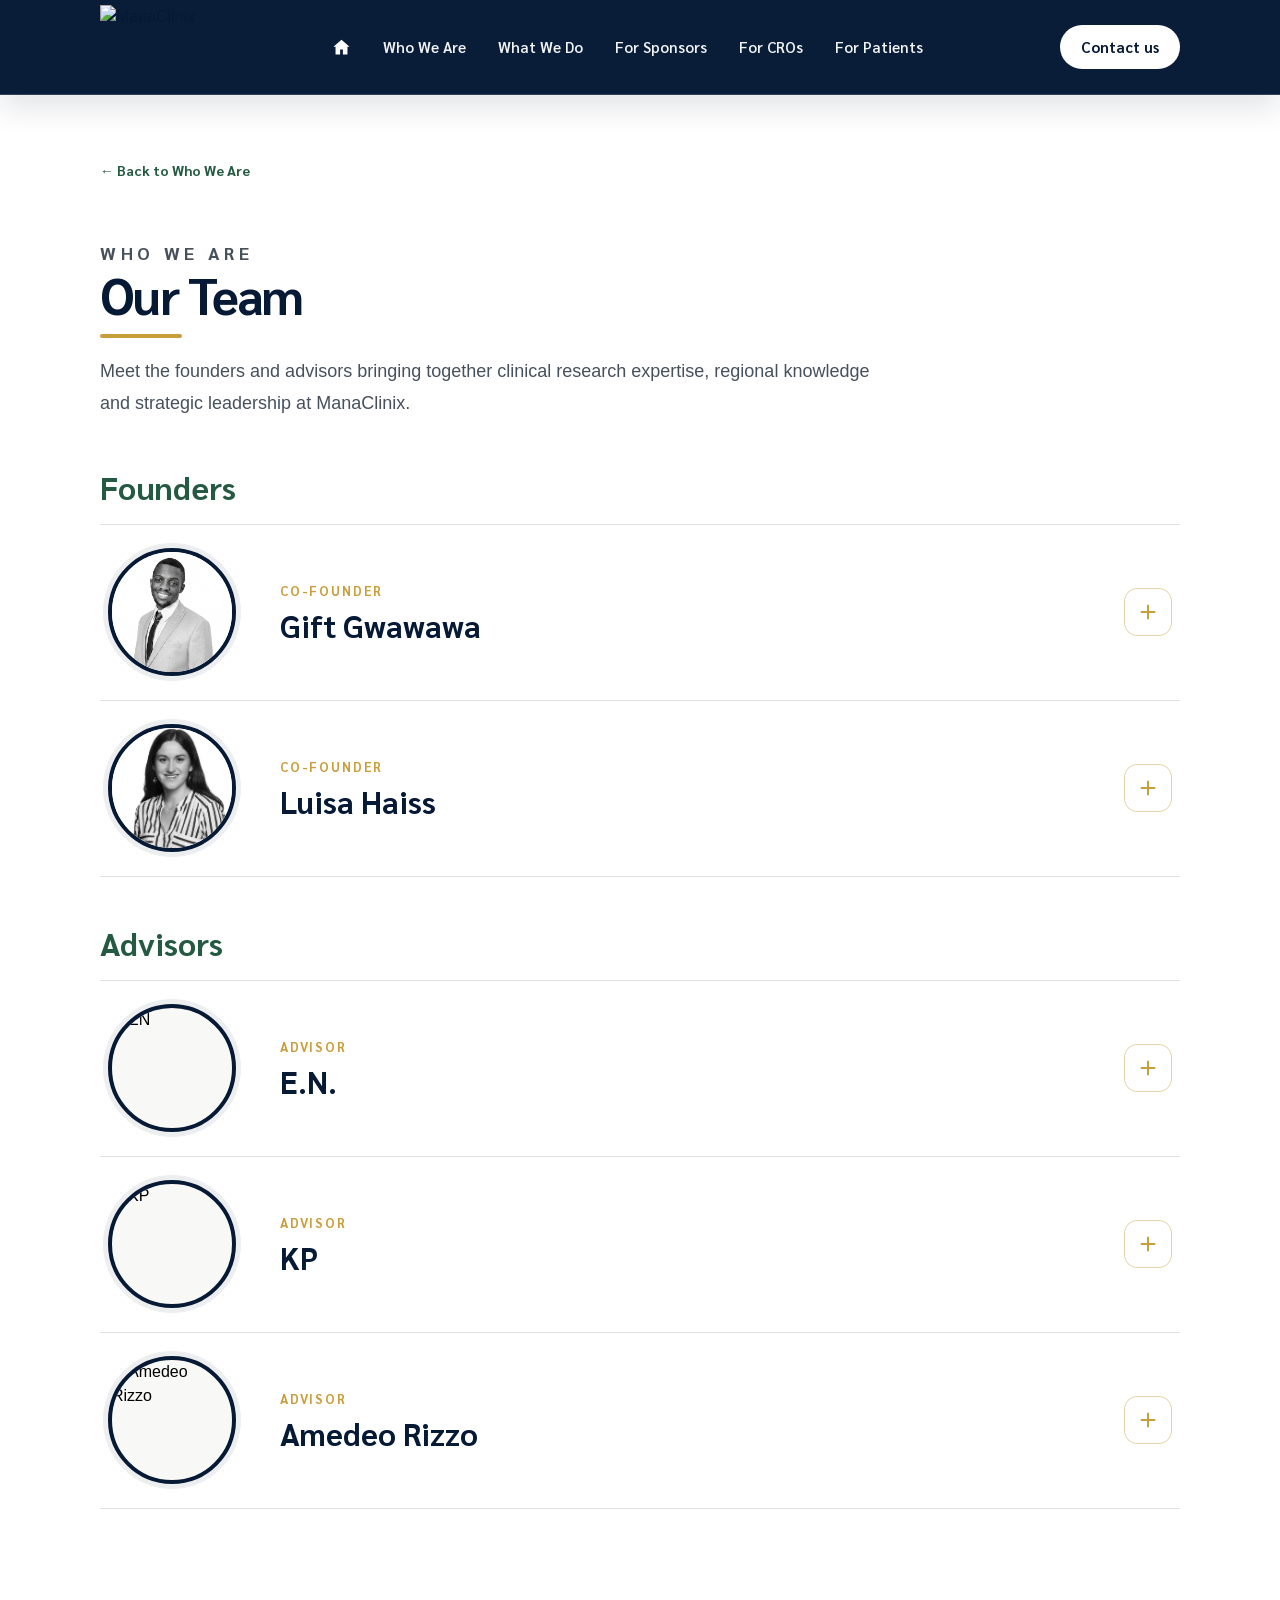
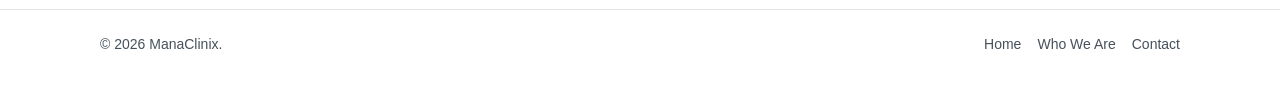
==== team.html @ 54e10268 "Update team.html" ====
<!DOCTYPE html>
<html lang="en">

<head>

  <meta charset="UTF-8">

  <meta
    name="viewport"
    content="width=device-width, initial-scale=1.0"
  >

  <title>Our Team | ManaClinix</title>

  <meta
    name="description"
    content="Meet the founders and advisors behind ManaClinix."
  >


  <!-- MAIN WEBSITE CSS -->

  <link
    rel="stylesheet"
    href="css/style.css"
  >


</head>


<body>


  <!-- =========================================================
       HEADER
  ========================================================== -->

  <header class="header">

    <div class="container">

      <div class="nav-inner">


        <a
          href="index.html"
          class="brand"
          aria-label="ManaClinix home"
        >

          <div class="brand-logo">

            <img
              src="images/ManaClinix_Logo_web.png"
              alt="ManaClinix"
            >

          </div>

        </a>


        <nav
          class="nav-links"
          aria-label="Primary navigation"
        >


          <a
            href="index.html"
            class="home-nav"
            aria-label="Home"
          >

            <svg
              viewBox="0 0 24 24"
              aria-hidden="true"
            >

              <path
                d="M12 3.2 2.8 11h2.4v9h5.2v-5.6h3.2V20h5.2v-9h2.4L12 3.2z"
              />

            </svg>

          </a>


          <a href="index.html#about">
            Who We Are
          </a>


          <a href="index.html#what-we-do">
            What We Do
          </a>


          <a href="index.html#sponsors">
            For Sponsors
          </a>


          <a href="index.html#cros">
            For CROs
          </a>


          <a href="index.html#patients">
            For Patients
          </a>


        </nav>


        <a
          href="index.html#contact"
          class="nav-cta"
        >
          Contact us
        </a>


      </div>

    </div>

  </header>



  <!-- =========================================================
       TEAM
  ========================================================== -->

  <main>

    <section class="team-page">

      <div class="container">


        <a
          href="index.html#about"
          class="team-back"
        >
          ← Back to Who We Are
        </a>



        <!-- =====================================================
             PAGE HEADER
        ====================================================== -->

        <div class="team-page-header">


          <p class="eyebrow">
            Who we are
          </p>


          <h1>
            Our Team
          </h1>


          <p>

            Meet the founders and advisors bringing together
            clinical research expertise, regional knowledge
            and strategic leadership at ManaClinix.

          </p>


        </div>



        <!-- =====================================================
             FOUNDERS
        ====================================================== -->

        <section
          class="team-list-section"
          id="founders"
        >


          <h2 class="team-list-heading">
            Founders
          </h2>


          <div class="team-accordion">


            <!-- =================================================
                 FOUNDER A
            ================================================== -->

            <article
              class="team-member"
              id="gift-gwawawa"
              data-member="gift-gwawawa"
            >


              <button
                class="team-member-button"
                type="button"
                aria-expanded="false"
              >


                <div class="team-member-photo">

                  <img
                    src="images/GG.png"
                    alt="Gift Gwawawa"
                  >

                </div>


                <div>

                  <div class="team-member-role">
                    Co-Founder
                  </div>

                  <div class="team-member-name">
                    Gift Gwawawa
                  </div>

                </div>


                <div
                  class="team-member-toggle"
                  aria-hidden="true"
                >

                  <span class="team-member-plus"></span>

                </div>


              </button>


              <div class="team-member-bio">

                <div class="team-member-bio-inner">

                  <div class="team-member-bio-content">


                    <p>

                      Gift is a DPhil candidate in Oncology at the University of Oxford, where his research sits at the interface of tumour mechanics, intracellular signalling, and and their potential relevance to cancer detection and treatment. 
                      He holds an MSc in Applied Cancer Science from Oxford, and his background spans applied biosciences, biotechnology, cancer biology, computational analysis, and translational research. 
                      A Rhodes Scholar and Presidential Award recipient, he is also co-founder of a biotechnology initiative in Southern Africa and an active contributor to science communication, entrepreneurship, and scholar-led programming. 
                      His work is driven by a commitment to building rigorous, ethical, and locally relevant health innovations that connect scientific discovery with real-world patient and community needs.

                    </p>

                  </div>

                </div>

              </div>


            </article>



            <!-- =================================================
                 FOUNDER B
            ================================================== -->

            <article
              class="team-member"
              id="luisa-haiss"
              data-member="luisa-haiss"
            >


              <button
                class="team-member-button"
                type="button"
                aria-expanded="false"
              >


                <div class="team-member-photo">

                  <img
                    src="images/LH.png"
                    alt="Luisa Haiss"
                  >

                </div>


                <div>

                  <div class="team-member-role">
                    Co-Founder
                  </div>

                  <div class="team-member-name">
                    Luisa Haiss
                  </div>

                </div>


                <div
                  class="team-member-toggle"
                  aria-hidden="true"
                >

                  <span class="team-member-plus"></span>

                </div>


              </button>


              <div class="team-member-bio">

                <div class="team-member-bio-inner">

                  <div class="team-member-bio-content">


                    <p>

                      Luisa is pursuing a PhD in Immunology at the University of Oxford on the Rhodes Scholarship. 
                      Her academic education encompasses medical research, global governance, and communication studies 
                      (BSc Molecular Medicine, BA Rhetoric and Latin, MSc Global Governance and Diplomacy). 
                      Alongside her studies, she is the founding President of the Oxford Society for Science Communication and Engagement. 
                      Her particular interest lies in patient-centred clinical research, with a focus on making the patient experience central to how research is designed, 
                      communicated and delivered.

                    </p>


                  </div>

                </div>

              </div>


            </article>


          </div>

        </section>



        <!-- =====================================================
             ADVISORS
        ====================================================== -->

        <section
          class="team-list-section"
          id="advisors"
        >


          <h2 class="team-list-heading">
            Advisors
          </h2>


          <div class="team-accordion">


            <!-- ADVISOR A -->

            <article
              class="team-member"
              id="EN"
              data-member="EN"
            >


              <button
                class="team-member-button"
                type="button"
                aria-expanded="false"
              >


                <div class="team-member-photo">

                  <img
                    src="images/EN.jpg"
                    alt="EN"
                  >

                </div>


                <div>

                  <div class="team-member-role">
                    Advisor
                  </div>

                  <div class="team-member-name">
                    E.N.
                  </div>

                </div>


                <div
                  class="team-member-toggle"
                  aria-hidden="true"
                >

                  <span class="team-member-plus"></span>

                </div>


              </button>


              <div class="team-member-bio">

                <div class="team-member-bio-inner">

                  <div class="team-member-bio-content">

                    <p>

                      EN

                    </p>

                  </div>

                </div>

              </div>


            </article>



            <!-- ADVISOR B -->

            <article
              class="team-member"
              id="KP"
              data-member="KP"
            >


              <button
                class="team-member-button"
                type="button"
                aria-expanded="false"
              >


                <div class="team-member-photo">

                  <img
                    src="images/KP.jpg"
                    alt="KP"
                  >

                </div>


                <div>

                  <div class="team-member-role">
                    Advisor
                  </div>

                  <div class="team-member-name">
                    KP
                  </div>

                </div>


                <div
                  class="team-member-toggle"
                  aria-hidden="true"
                >

                  <span class="team-member-plus"></span>

                </div>


              </button>


              <div class="team-member-bio">

                <div class="team-member-bio-inner">

                  <div class="team-member-bio-content">

                    <p>

                      KP

                    </p>

                  </div>

                </div>

              </div>


            </article>



            <!-- ADVISOR C -->

            <article
              class="team-member"
              id="amedeo-rizzo"
              data-member="amedeo-rizzo"
            >


              <button
                class="team-member-button"
                type="button"
                aria-expanded="false"
              >


                <div class="team-member-photo">

                  <img
                    src="images/AM.jpg"
                    alt="Amedeo Rizzo"
                  >

                </div>


                <div>

                  <div class="team-member-role">
                    Advisor
                  </div>

                  <div class="team-member-name">
                    Amedeo Rizzo
                  </div>

                </div>


                <div
                  class="team-member-toggle"
                  aria-hidden="true"
                >

                  <span class="team-member-plus"></span>

                </div>


              </button>


              <div class="team-member-bio">

                <div class="team-member-bio-inner">

                  <div class="team-member-bio-content">

                    <p>

                      AR

                    </p>

                  </div>

                </div>

              </div>


            </article>


          </div>

        </section>


      </div>

    </section>

  </main>



  <!-- =========================================================
       FOOTER
  ========================================================== -->

  <footer class="footer">

    <div class="container">

      <div class="footer-inner">


        <div>
          © 2026 ManaClinix.
        </div>


        <div class="footer-links">

          <a href="index.html">
            Home
          </a>

          <a href="index.html#about">
            Who We Are
          </a>

          <a href="index.html#contact">
            Contact
          </a>

        </div>


      </div>

    </div>

  </footer>



  <!-- =========================================================
       TEAM ACCORDION JAVASCRIPT
  ========================================================== -->

  <script>

    document.addEventListener(
      "DOMContentLoaded",
      function () {


        const members =
          document.querySelectorAll(
            ".team-member"
          );


        /* =====================================================
           OPEN / CLOSE MEMBER
        ====================================================== */

        function openMember(
          member,
          shouldScroll = false
        ) {


          /*
            Close all other members
          */

          members.forEach(
            function (item) {

              if (item !== member) {

                item.classList.remove(
                  "is-open"
                );


                const button =
                  item.querySelector(
                    ".team-member-button"
                  );


                if (button) {

                  button.setAttribute(
                    "aria-expanded",
                    "false"
                  );

                }

              }

            }
          );


          /*
            Open selected member
          */

          member.classList.add(
            "is-open"
          );


          const button =
            member.querySelector(
              ".team-member-button"
            );


          if (button) {

            button.setAttribute(
              "aria-expanded",
              "true"
            );

          }


          /*
            Scroll selected person into view
          */

          if (shouldScroll) {

            setTimeout(
              function () {

                member.scrollIntoView({
                  behavior: "smooth",
                  block: "center"
                });

              },
              120
            );

          }

        }



        /* =====================================================
           CLICKING MEMBERS
        ====================================================== */

        members.forEach(
          function (member) {


            const button =
              member.querySelector(
                ".team-member-button"
              );


            if (!button) {
              return;
            }


            button.addEventListener(
              "click",
              function () {


                const isOpen =
                  member.classList.contains(
                    "is-open"
                  );


                /*
                  Close all first
                */

                members.forEach(
                  function (item) {

                    item.classList.remove(
                      "is-open"
                    );


                    const itemButton =
                      item.querySelector(
                        ".team-member-button"
                      );


                    if (itemButton) {

                      itemButton.setAttribute(
                        "aria-expanded",
                        "false"
                      );

                    }

                  }
                );


                /*
                  Re-open if it wasn't
                  already open
                */

                if (!isOpen) {

                  openMember(
                    member,
                    false
                  );

                }

              }
            );

          }
        );



        /* =====================================================
           OPEN PERSON FROM HOMEPAGE

           Example:
           team.html?member=founder-a
        ====================================================== */

        const params =
          new URLSearchParams(
            window.location.search
          );


        const selectedMember =
          params.get("member");


        if (selectedMember) {


          const target =
            document.querySelector(
              '[data-member="' +
              selectedMember +
              '"]'
            );


          if (target) {

            openMember(
              target,
              true
            );

          }

        }


      }
    );

  </script>


</body>

</html>
---- css/style.css ----
/* =========================================================
   MANACLINIX
   MAIN WEBSITE STYLESHEET

   Brand colours:
   Teal  #061935
   Green #255a42
   Gold  #c89d3c
========================================================= */


/* =========================================================
   01. VARIABLES
========================================================= */

:root {
  --teal: #061935;
  --green: #255a42;
  --gold: #c89d3c;

  --slate: #46515c;
  --offwhite: #f8f8f6;
  --white: #ffffff;

  --line: rgba(6, 25, 53, 0.12);

  --teal-panel: rgba(6, 25, 53, 0.90);
  --green-panel: rgba(37, 90, 66, 0.88);
  --gold-panel: rgba(200, 157, 60, 0.88);

  --shadow-soft:
    0 14px 38px rgba(6, 25, 53, 0.05);

  --shadow-hover:
    0 22px 48px rgba(6, 25, 53, 0.10);

  --radius-large: 26px;
  --radius-medium: 18px;
}

/* =========================================================
   LOCAL SARABUN FONT
========================================================= */

@font-face {
  font-family: "Sarabun";
  src: url("../fonts/sarabun-latin-400-normal.woff2") format("woff");
  font-weight: 400;
  font-style: normal;
  font-display: swap;
}

@font-face {
  font-family: "Sarabun";
  src: url("../fonts/sarabun-latin-600-normal.woff2") format("woff");
  font-weight: 600;
  font-style: normal;
  font-display: swap;
}

@font-face {
  font-family: "Sarabun";
  src: url("../fonts/sarabun-latin-700-normal.woff2") format("woff");
  font-weight: 700;
  font-style: normal;
  font-display: swap;
}

/* =========================================================
   02. RESET / BASE
========================================================= */

* {
  box-sizing: border-box;
}

html {
  scroll-behavior: smooth;
}

body {
  margin: 0;

  background: var(--white);
  color: var(--teal);

  font-family:
    Helvetica,
    Arial,
    sans-serif;

  line-height: 1.5;
}

a {
  color: inherit;
  text-decoration: none;
}

button,
input,
textarea,
select {
  font: inherit;
}

img,
svg {
  max-width: 100%;
}

h1,
h2,
h3,
.eyebrow,
.btn,
.nav-links,
.nav-cta,
.what-title,
.mission-label,
.team-role,
.team-name {
  font-family:
    "Sarabun",
    Helvetica,
    Arial,
    sans-serif;
}


/* =========================================================
   03. GLOBAL LAYOUT
========================================================= */

.container {
  width:
    min(1080px, calc(100% - 120px));

  margin: 0 auto;
}

section.block {
  padding: 64px 0;

  background: var(--white);
}


/* =========================================================
   04. SECTION HEADINGS
========================================================= */

.section-head {
  width: 100%;
  max-width: 820px;

  margin-bottom: 26px;
}

.eyebrow {
  margin: 0 0 14px;

  color: var(--teal);

  font-size: 12px;
  font-weight: 700;

  letter-spacing: .26em;

  text-transform: uppercase;
}

.section-head h2 {
  position: relative;

  display: inline-block;

  margin: 0;
  padding-bottom: 18px;

  color: var(--teal);

  font-size:
    clamp(30px, 4vw, 44px);

  line-height: 1.08;

  letter-spacing: -.03em;
}

.section-head h2::after {
  content: "";

  position: absolute;

  left: 0;
  bottom: 0;

  width: 92px;
  height: 4px;

  border-radius: 999px;

  background: var(--gold);
}

.section-head p {
  margin: 12px 0 0;

  color: var(--slate);

  font-size: 18px;

  line-height: 1.78;
}

.green,
.heading-green,
.green-highlight {
  color: var(--green);
}


/* =========================================================
   05. HEADER
========================================================= */

.header {
  position: sticky;

  top: 0;

  z-index: 1000;

  background:
    rgba(6, 25, 53, .98);

  border-bottom:
    1px solid rgba(255, 255, 255, .16);

  backdrop-filter:
    blur(14px);

  -webkit-backdrop-filter:
    blur(14px);

  box-shadow:
    0 1px 0 rgba(255,255,255,.08),
    0 12px 30px rgba(6,25,53,.12);
}


/* HEADER LAYOUT */

.nav-inner {
  min-height: 94px;

  display: flex;

  align-items: center;

  justify-content: space-between;

  gap: 24px;
}


/* =========================================================
   HEADER LOGO
   Image only — no white background
========================================================= */

.brand {
  display: flex;

  align-items: center;

  flex-shrink: 0;
}

.brand-logo {
  width: auto;
  height: 85px;

  display: flex;

  align-items: center;

  justify-content: flex-start;

  padding: 0 !important;

  overflow: visible;

  border: none !important;
  border-radius: 0 !important;

  background: transparent !important;

  box-shadow: none !important;
}

.brand-logo img {
  display: block;

  width: auto;
  height: 85px;

  max-width: 200px;

  object-fit: contain;

  background: transparent !important;
}


/* =========================================================
   DESKTOP NAVIGATION
========================================================= */

.nav-links {
  display: flex;

  align-items: center;

  justify-content: center;

  gap: 6px;
}

.nav-links a {
  position: relative;

  padding: 11px 13px;

  border-radius: 999px;

  color:
    rgba(255,255,255,.95);

  font-size: 15px;

  font-weight: 600;

  line-height: 1.2;

  transition:
    background 180ms ease,
    transform 180ms ease;
}

.nav-links a:hover {
  background:
    rgba(255,255,255,.10);

  transform:
    translateY(-1px);
}

.nav-links a::after {
  content: "";

  position: absolute;

  left: 18%;
  right: 18%;
  bottom: 4px;

  height: 2px;

  border-radius: 999px;

  background: var(--gold);

  transform:
    scaleX(0);

  transition:
    transform 180ms ease;
}

.nav-links a:hover::after {
  transform:
    scaleX(1);
}


/* HOME ICON */

.home-nav {
  display:
    inline-grid !important;

  place-items: center;

  min-width: 44px;
  min-height: 44px;

  padding:
    10px !important;
}

.home-nav svg {
  width: 21px;
  height: 21px;

  fill: var(--white);
}


/* HEADER CONTACT BUTTON */

.nav-cta {
  display: inline-flex;

  align-items: center;

  justify-content: center;

  padding: 13px 21px;

  border-radius: 999px;

  background: var(--white);

  color: var(--teal);

  font-size: 15px;

  font-weight: 700;

  line-height: 1.2;

  white-space: nowrap;

  transition:
    transform 180ms ease,
    box-shadow 180ms ease,
    background 180ms ease;
}

.nav-cta:hover {
  transform:
    translateY(-1px);

  background: var(--offwhite);

  box-shadow:
    inset 0 0 0 1px var(--gold);
}


/* =========================================================
   MOBILE MENU
========================================================= */

.menu-btn {
  display: none;

  width: 48px;
  height: 48px;

  border: 0;

  border-radius: 999px;

  background:
    rgba(255,255,255,.12);

  color: var(--white);

  font-size: 22px;

  cursor: pointer;
}

.mobile-nav {
  display: none;

  padding: 12px 0 16px;

  border-top:
    1px solid rgba(255,255,255,.16);
}

.mobile-nav.open {
  display: block;
}

.mobile-nav a {
  display: block;

  padding: 13px 14px;

  border-radius: 12px;

  color: var(--white);

  font-family:
    "Sarabun",
    Helvetica,
    Arial,
    sans-serif;

  font-size: 16px;

  font-weight: 600;

  line-height: 1.3;
}

.mobile-nav a:hover {
  background:
    rgba(255,255,255,.09);
}


/* =========================================================
   06. HERO
========================================================= */

.hero {
  overflow: hidden;

  background: var(--white);
}

.hero-grid {
  min-height:
    calc(100vh - 94px);

  display: grid;

  grid-template-columns:
    minmax(0,.78fr)
    minmax(0,1.22fr);

  align-items: center;

  gap: 30px;

  padding: 38px 0;
}

.hero-copy {
  position: relative;

  z-index: 2;
}

.hero h1 {
  max-width: 11ch;

  margin: 0;

  color: var(--teal);

  font-size:
    clamp(42px,5.5vw,66px);

  line-height: 1.02;

  letter-spacing: -.04em;
}

.hero-gold {
  color: var(--gold);
}

.lead {
  max-width: 620px;

  margin: 20px 0 0;

  color: var(--slate);

  font-size: 19px;

  line-height: 1.75;
}

.hero-actions {
  display: flex;

  flex-wrap: wrap;

  gap: 12px;

  margin-top: 26px;
}


/* BUTTONS */

.btn {
  display: inline-flex;

  align-items: center;

  justify-content: center;

  gap: 10px;

  padding: 14px 22px;

  border:
    1px solid transparent;

  border-radius: 999px;

  font-size: 15px;

  font-weight: 700;

  cursor: pointer;

  transition:
    transform 180ms ease,
    background 180ms ease,
    border-color 180ms ease;
}

.btn:hover {
  transform:
    translateY(-1px);
}

.btn-primary {
  background: var(--teal);

  color: var(--white);
}

.btn-primary:hover {
  background: var(--green);
}

.btn-outline {
  background: var(--white);

  color: var(--teal);

  border-color:
    rgba(6,25,53,.18);
}


/* =========================================================
   07. ANIMATED MAP
========================================================= */

.hero-network {
  width: 100%;

  display: flex;

  align-items: center;

  justify-content: center;

  transform:
    scale(1.10);

  transform-origin: center;
}

.network {
  width: 100%;
}

.network svg {
  width: 100%;

  height: auto;

  display: block;

  overflow: visible;
}

.africa-dot {
  fill: var(--green);

  opacity: .46;
}

.route {
  fill: none;

  stroke-width: 1.35;

  stroke-dasharray:
    2.5 3;
}

.route.green {
  stroke: var(--green);
}

.route.gold {
  stroke: var(--gold);
}

.spoke {
  stroke: var(--gold);

  stroke-width: 2.8;
}

.node {
  stroke: var(--white);

  stroke-width: 4;
}

.node.green {
  fill: var(--green);
}

.node.teal {
  fill: var(--teal);
}

.node.gold {
  fill: var(--gold);
}


/* CENTRAL HUB */

.hub {
  fill: var(--offwhite);

  stroke: var(--gold);

  stroke-width: 6;
}

.hub-logo {
  width: 160px;
  height: 90px;

  pointer-events: none;
}


/* TRAVELLING PULSES */

.route-pulse {
  offset-distance: 0%;

  opacity: 0;

  animation:
    routeTravel 9s linear infinite;
}

.route-pulse.green {
  fill: var(--green);
}

.route-pulse.gold {
  fill: var(--gold);
}

.route-pulse.teal {
  fill: var(--teal);
}

.green-sync {
  animation-delay:
    0s !important;
}

.gold-sync {
  animation-delay:
    3s !important;
}

.teal-sync {
  animation-delay:
    6s !important;
}

@keyframes routeTravel {

  0% {
    offset-distance: 0%;
    opacity: 1;
  }

  27% {
    offset-distance: 100%;
    opacity: 1;
  }

  33%,
  100% {
    offset-distance: 100%;
    opacity: 0;
  }

}


/* =========================================================
   08. SCROLL POSITIONING
========================================================= */

#about,
#what-we-do,
#sponsors,
#cros,
#patients,
#contact {
  scroll-margin-top:
    108px;
}


/* =========================================================
   09. WHO WE ARE
========================================================= */

.who-grid {
  display: grid;

  grid-template-columns:
    repeat(2,minmax(0,1fr));

  gap: 20px;

  align-items: stretch;
}

.mission-panel,
.vision-panel {
  position: relative;

  display: flex;

  flex-direction: column;

  min-height: 310px;

  padding: 28px;

  overflow: hidden;

  border-radius:
    var(--radius-large);

  color: var(--white);
}

.mission-panel {
  background:
    var(--teal-panel);
}

.vision-panel {
  background:
    var(--green-panel);
}


/* GOLD CIRCLES */

.mission-panel::after,
.vision-panel::after,
.sponsor-value-card::after {
  content: "";

  position: absolute;

  width: 250px;
  height: 250px;

  right: -105px;
  bottom: -120px;

  border:
    1px solid rgba(200,157,60,.30);

  border-radius: 50%;

  box-shadow:
    0 0 0 34px rgba(200,157,60,.05),
    0 0 0 68px rgba(200,157,60,.025);

  pointer-events: none;
}

.mission-label {
  position: relative;

  z-index: 2;

  align-self: flex-start;

  display: inline-flex;

  padding: 7px 11px;

  border:
    1px solid rgba(255,255,255,.20);

  border-radius: 999px;

  color: var(--gold);

  font-size: 11px;

  font-weight: 700;

  letter-spacing: .16em;

  text-transform: uppercase;
}

.mission-panel h3,
.vision-panel h3 {
  position: relative;

  z-index: 2;

  margin: 20px 0 12px;

  color: var(--white);

  font-size:
    clamp(26px,2.5vw,35px);

  line-height: 1.13;

  letter-spacing: -.025em;
}

.mission-panel p,
.vision-panel p {
  position: relative;

  z-index: 2;

  margin: 0;

  color:
    rgba(255,255,255,.82);

  font-size: 17px;

  line-height: 1.75;
}


/* =========================================================
   10. TEAM — HOMEPAGE
========================================================= */

.team-section {
  margin-top: 52px;
}

.team-heading {
  max-width: 760px;

  margin-bottom: 28px;
}

.team-heading h3 {
  margin: 0;

  color: var(--teal);

  font-size: 32px;
}

.team-heading p {
  margin: 10px 0 0;

  color: var(--slate);

  font-size: 17px;

  line-height: 1.75;
}

.team-group-title {
  margin: 30px 0 14px;

  color: var(--green);

  font-family:
    "Sarabun",
    Helvetica,
    Arial,
    sans-serif;

  font-size: 18px;

  font-weight: 700;
}

.team-grid {
  display: grid;

  grid-template-columns:
    repeat(3,minmax(0,1fr));

  gap: 14px;
}

.team-card {
  display: block;

  overflow: hidden;

  border:
    1px solid var(--line);

  border-radius: 22px;

  background: var(--white);

  box-shadow:
    0 10px 30px rgba(6,25,53,.035);

  transition:
    transform 180ms ease,
    border-color 180ms ease,
    box-shadow 180ms ease;
}

.team-card:hover {
  transform:
    translateY(-4px);

  border-color:
    rgba(200,157,60,.42);

  box-shadow:
    0 18px 40px rgba(6,25,53,.08);
}

.team-photo {
  width: 100%;

  aspect-ratio: 1 / 1;

  overflow: hidden;

  background: var(--offwhite);
}

.team-photo img {
  width: 100%;
  height: 100%;

  display: block;

  object-fit: cover;
}

.team-info {
  padding: 20px;
}

.team-role {
  color: var(--gold);

  font-size: 11px;

  font-weight: 700;

  letter-spacing: .14em;

  text-transform: uppercase;
}

.team-name {
  margin-top: 6px;

  color: var(--teal);

  font-size: 22px;

  font-weight: 700;
}

.team-link {
  margin-top: 13px;

  color: var(--green);

  font-size: 13px;

  font-weight: 700;
}


/* =========================================================
   11. WHAT WE DO
========================================================= */

#what-we-do {
  min-height:
    calc(100vh - 94px);

  display: flex;

  align-items: center;
}

.what-we-do {
  padding: 64px 0;

  background: var(--white);

  border-top:
    1px solid var(--line);

  border-bottom:
    1px solid var(--line);
}

.what-grid {
  display: grid;

  grid-template-columns:
    repeat(4,minmax(0,1fr));

  gap: 14px;
}

.what-card {
  position: relative;

  min-width: 0;

  min-height: 340px;

  overflow: hidden;

  border-radius: 24px;

  color: var(--white);

  box-shadow:
    0 16px 38px rgba(6,25,53,.08);
}

.what-card:nth-child(1) {
  background:
    var(--green-panel);
}

.what-card:nth-child(2) {
  background:
    var(--teal-panel);
}

.what-card:nth-child(3) {
  background:
    var(--gold-panel);
}

.what-card:nth-child(4) {
  background:
    var(--green-panel);
}

.what-card::after {
  content: "";

  position: absolute;

  width: 180px;
  height: 180px;

  right: -75px;
  bottom: -75px;

  border:
    1px solid rgba(255,255,255,.18);

  border-radius: 50%;

  box-shadow:
    0 0 0 24px rgba(255,255,255,.045),
    0 0 0 48px rgba(255,255,255,.025);
}

.what-card-trigger {
  position: relative;

  z-index: 2;

  width: 100%;

  min-height: 340px;

  display: flex;

  flex-direction: column;

  align-items: flex-start;

  padding: 24px;

  border: 0;

  background: transparent;

  color: var(--white);

  text-align: left;

  cursor: pointer;
}

.what-number {
  margin-bottom: 20px;

  color:
    rgba(255,255,255,.72);

  font-size: 13px;

  font-weight: 700;

  letter-spacing: .12em;
}

.what-title {
  display: block;

  padding-right: 24px;

  color: var(--white);

  font-size: 23px;

  line-height: 1.12;

  font-weight: 700;
}

.what-short {
  display: block;

  margin-top: 11px;

  color:
    rgba(255,255,255,.84);

  font-size: 14px;

  line-height: 1.6;
}

.what-icon {
  position: absolute;

  top: 23px;
  right: 22px;

  width: 38px;
  height: 38px;

  display: grid;

  place-items: center;

  border:
    1px solid rgba(255,255,255,.28);

  border-radius: 12px;

  background:
    rgba(255,255,255,.08);
}

.plus {
  position: relative;

  width: 15px;
  height: 15px;
}

.plus::before,
.plus::after {
  content: "";

  position: absolute;

  left: 50%;
  top: 50%;

  width: 13px;
  height: 2px;

  border-radius: 999px;

  background: currentColor;

  transform:
    translate(-50%,-50%);
}

.plus::after {
  transform:
    translate(-50%,-50%)
    rotate(90deg);
}

.what-card.is-open
.plus::after {
  transform:
    translate(-50%,-50%);
}

.what-card-content {
  position: absolute;

  inset: 0;

  z-index: 3;

  display: flex;

  align-items: flex-end;

  padding: 24px;

  background: inherit;

  transform:
    translateY(100%);

  transition:
    transform 280ms ease;
}

.what-card.is-open
.what-card-content {
  transform:
    translateY(0);
}

.what-card.is-open
.what-card-trigger {
  opacity: 0;

  pointer-events: none;
}

.what-card-content p {
  margin: 0;

  color:
    rgba(255,255,255,.94);

  font-size: 16px;

  line-height: 1.72;
}


/* =========================================================
   12. SPONSORS / CROs / PATIENTS
========================================================= */

.grid-2 {
  display: grid;

  grid-template-columns:
    repeat(2,minmax(0,1fr));

  gap: 18px;

  align-items: stretch;
}

#sponsors,
#cros,
#patients {
  min-height:
    calc(100vh - 94px);

  display: flex;

  align-items: center;
}


/* WHITE LEFT PANEL */

.card {
  border-radius:
    var(--radius-large);

  background: var(--white);

  box-shadow:
    var(--shadow-soft);
}

#sponsors .grid-2 > .card:first-child,
#cros .grid-2 > .card:first-child,
#patients .grid-2 > .card:first-child {
  border:
    1px solid rgba(200,157,60,.58);
}

.card-body {
  padding: 24px;
}


/* =========================================================
   SMALL COLOURED PANELS
========================================================= */

.africa-reasons {
  display: grid;

  grid-template-columns:
    repeat(2,minmax(0,1fr));

  gap: 10px;

  margin-top: 14px;
}

.africa-reason {
  min-height: 135px;

  display: flex;

  flex-direction: column;

  padding: 15px 17px;

  border-radius:
    var(--radius-medium);

  color: var(--white);
}

.africa-reason:nth-child(1),
.africa-reason:nth-child(4) {
  background:
    var(--green-panel);
}

.africa-reason:nth-child(2),
.africa-reason:nth-child(3) {
  background:
    var(--gold-panel);
}


/* =========================================================
   SUBPANEL PICTOGRAMS
   No border or surrounding box
========================================================= */

.subpanel-pictogram {
  width: 36px;
  height: 36px;

  display: flex;

  align-items: center;

  justify-content: flex-start;

  flex: 0 0 auto;

  margin-bottom: 10px;

  border: none;

  border-radius: 0;

  background: transparent;

  color: var(--white);
}

.subpanel-pictogram svg {
  width: 30px;
  height: 30px;

  fill: none;

  stroke: currentColor;

  stroke-width: 2.4;

  stroke-linecap: round;

  stroke-linejoin: round;

  overflow: visible;
}

.subpanel-pictogram svg path,
.subpanel-pictogram svg circle,
.subpanel-pictogram svg rect,
.subpanel-pictogram svg line,
.subpanel-pictogram svg polyline,
.subpanel-pictogram svg ellipse {
  fill: none;

  stroke: var(--white);

  stroke-width: 2.4;

  stroke-linecap: round;

  stroke-linejoin: round;
}


/* SUBPANEL TEXT */

.africa-reason strong {
  margin-bottom: 5px;

  color: var(--white);

  font-family:
    "Sarabun",
    Helvetica,
    Arial,
    sans-serif;

  font-size: 16px;

  font-weight: 700;

  line-height: 1.22;
}

.africa-reason
> span:not(.subpanel-pictogram) {
  color:
    rgba(255,255,255,.90);

  font-size: 13.5px;

  line-height: 1.5;
}


/* =========================================================
   RIGHT VALUE PANELS
========================================================= */

.sponsor-value-card {
  position: relative;

  height: 100%;

  overflow: hidden;

  border-radius:
    var(--radius-large);

  background:
    var(--teal-panel);

  color: var(--white);

  box-shadow:
    0 14px 38px rgba(6,25,53,.08);
}

.sponsor-value-card .card-body {
  position: relative;

  z-index: 2;

  padding: 24px;
}

.sponsor-value-card h3 {
  margin: 0;

  color: var(--white);

  font-family:
    "Sarabun",
    Helvetica,
    Arial,
    sans-serif;

  font-size: 30px;

  line-height: 1.15;
}

.sponsor-copy {
  margin: 14px 0 0;

  color:
    rgba(255,255,255,.86);

  font-size: 16px;

  line-height: 1.65;
}


/* VALUE LIST */

.feature-list {
  display: grid;

  gap: 8px;

  margin: 15px 0 0;

  padding: 0;

  list-style: none;
}

.feature-list li {
  display: flex;

  align-items: flex-start;

  gap: 10px;

  padding: 10px 13px;

  border:
    1px solid rgba(255,255,255,.10);

  border-radius: 18px;

  background:
    rgba(255,255,255,.06);

  color:
    rgba(255,255,255,.94);

  font-size: 14px;

  line-height: 1.45;
}

.check {
  flex: 0 0 auto;

  color: var(--gold);

  font-weight: 900;
}


/* =========================================================
   13. CONTACT
========================================================= */

.form {
  display: grid;

  gap: 14px;
}

.form-row {
  display: grid;

  grid-template-columns:
    repeat(2,minmax(0,1fr));

  gap: 14px;
}

input,
textarea,
select {
  width: 100%;

  padding: 14px 16px;

  border:
    1px solid rgba(6,25,53,.18);

  border-radius: 18px;

  background: var(--offwhite);

  color: var(--teal);

  outline: none;
}

input:focus,
textarea:focus,
select:focus {
  border-color: var(--green);

  box-shadow:
    0 0 0 3px rgba(37,90,66,.08);
}

textarea {
  min-height: 150px;

  resize: vertical;
}

.contact-info-stack {
  display: grid;

  gap: 18px;
}

.card-dark {
  background:
    var(--teal-panel);

  color: var(--white);
}


/* LET'S CONNECT — GOLD */

#contact .card-dark h3 {
  margin-top: 0;

  color: var(--gold);

  font-family:
    "Sarabun",
    Helvetica,
    Arial,
    sans-serif;

  font-size: 30px;

  line-height: 1.15;
}


/* SEND INQUIRY — GREEN */

#contact .form .btn-primary {
  background: var(--green);

  color: var(--white);

  border-color: var(--green);
}

#contact .form .btn-primary:hover {
  background:
    #1f4d38;

  border-color:
    #1f4d38;
}


/* =========================================================
   CONTACT PROMISE
========================================================= */

.promise-text {
  display: flex;

  flex-direction: column;

  gap: 5px;

  margin-top: 0;

  font-family:
    "Sarabun",
    Helvetica,
    Arial,
    sans-serif;

  font-size: 26px;

  line-height: 1.3;

  font-weight: 700;
}

.promise-text span {
  display: block;
}

.promise-teal {
  color: var(--teal);
}

.promise-green {
  color: var(--green);
}

.promise-gold {
  color: var(--gold);
}


/* =========================================================
   14. PATIENT DISCLAIMER
========================================================= */

.patient-disclaimer {
  position: relative;

  z-index: 2;

  margin: 24px 0 0;

  padding: 16px 18px;

  border-left:
    3px solid var(--gold);

  background:
    rgba(255,255,255,.06);

  color:
    rgba(255,255,255,.76);

  font-size: 13px;

  line-height: 1.65;
}


/* =========================================================
   15. FOOTER
========================================================= */

.footer {
  padding: 24px 0 34px;

  border-top:
    1px solid var(--line);

  background: var(--white);

  color: var(--slate);

  font-size: 14px;
}

.footer-inner {
  display: flex;

  align-items: center;

  justify-content: space-between;

  gap: 16px;

  flex-wrap: wrap;
}

.footer-links {
  display: flex;

  gap: 16px;
}


/* =========================================================
   16. TEAM PAGE
========================================================= */

.team-page {
  min-height: 100vh;

  padding: 64px 0 100px;

  background: var(--white);
}


/* BACK */

.team-back {
  display: inline-flex;

  align-items: center;

  gap: 8px;

  margin-bottom: 38px;

  color: var(--green);

  font-family:
    "Sarabun",
    Helvetica,
    Arial,
    sans-serif;

  font-size: 14px;

  font-weight: 700;
}

.team-back:hover {
  color: var(--gold);
}


/* =========================================================
   TEAM PAGE HEADER
========================================================= */

.team-page-header {
  max-width: 780px;

  margin-bottom: 50px;
}

.team-page-header h1 {
  position: relative;

  display: inline-block;

  margin: 0;

  padding-bottom: 17px;

  color: var(--teal);

  font-family:
    "Sarabun",
    Helvetica,
    Arial,
    sans-serif;

  font-size:
    clamp(36px,4vw,50px);

  line-height: 1.05;

  letter-spacing: -.035em;
}

.team-page-header h1::after {
  content: "";

  position: absolute;

  left: 0;
  bottom: 0;

  width: 82px;
  height: 4px;

  border-radius: 999px;

  background: var(--gold);
}

.team-page-header p {
  margin: 18px 0 0;

  color: var(--slate);

  font-size: 18px;

  line-height: 1.75;
}


/* =========================================================
   FOUNDERS / ADVISORS
   GREEN
========================================================= */

.team-list-section {
  margin-top: 48px;

  scroll-margin-top: 120px;
}

.team-list-heading {
  margin: 0 0 18px;

  color: var(--green);

  font-family:
    "Sarabun",
    Helvetica,
    Arial,
    sans-serif;

  font-size:
    clamp(25px,2.5vw,32px);

  font-weight: 700;

  line-height: 1.15;
}


/* =========================================================
   TEAM ACCORDION
========================================================= */

.team-accordion {
  border-top:
    1px solid var(--line);
}

.team-member {
  border-bottom:
    1px solid var(--line);

  scroll-margin-top: 120px;
}

.team-member-button {
  width: 100%;

  display: grid;

  grid-template-columns:
    140px 1fr auto;

  align-items: center;

  gap: 32px;

  min-height: 175px;

  padding: 22px 8px;

  border: 0;

  background: transparent;

  text-align: left;

  cursor: pointer;

  transition:
    background 180ms ease,
    padding-left 180ms ease;
}

.team-member-button:hover {
  padding-left: 15px;

  background: var(--offwhite);
}


/* =========================================================
   TEAM MEMBER PHOTO
   TEAL CIRCLE
========================================================= */

.team-member-photo {
  width: 128px;
  height: 128px;

  overflow: hidden;

  border:
    4px solid var(--teal);

  border-radius: 50%;

  background: var(--offwhite);

  box-shadow:
    0 0 0 5px rgba(6,25,53,.07);
}

.team-member-photo img {
  width: 100%;
  height: 100%;

  display: block;

  object-fit: cover;
}


/* =========================================================
   MEMBER LABEL
   CO-FOUNDER / ADVISOR = GOLD
========================================================= */

.team-member-role {
  margin-bottom: 7px;

  color: var(--gold);

  font-family:
    "Sarabun",
    Helvetica,
    Arial,
    sans-serif;

  font-size: 13px;

  font-weight: 700;

  letter-spacing: .14em;

  text-transform: uppercase;
}


/* =========================================================
   MEMBER NAME = TEAL
========================================================= */

.team-member-name {
  color: var(--teal);

  font-family:
    "Sarabun",
    Helvetica,
    Arial,
    sans-serif;

  font-size: 31px;

  font-weight: 700;

  line-height: 1.15;
}


/* =========================================================
   TEAM PLUS / MINUS
========================================================= */

.team-member-toggle {
  position: relative;

  width: 48px;
  height: 48px;

  display: grid;

  place-items: center;

  border:
    1px solid rgba(200,157,60,.45);

  border-radius: 13px;

  color: var(--gold);
}

.team-member-plus {
  position: relative;

  width: 16px;
  height: 16px;
}

.team-member-plus::before,
.team-member-plus::after {
  content: "";

  position: absolute;

  left: 50%;
  top: 50%;

  width: 15px;
  height: 2px;

  border-radius: 999px;

  background: currentColor;

  transform:
    translate(-50%,-50%);

  transition:
    transform 180ms ease;
}

.team-member-plus::after {
  transform:
    translate(-50%,-50%)
    rotate(90deg);
}

.team-member.is-open
.team-member-plus::after {
  transform:
    translate(-50%,-50%);
}


/* =========================================================
   TEAM BIO
========================================================= */

.team-member-bio {
  display: grid;

  grid-template-rows: 0fr;

  transition:
    grid-template-rows 280ms ease;
}

.team-member.is-open
.team-member-bio {
  grid-template-rows: 1fr;
}

.team-member-bio-inner {
  overflow: hidden;
}

.team-member-bio-content {
  max-width: 850px;

  margin-left: 172px;

  padding: 2px 25px 38px 0;
}

.team-member-bio-content p {
  margin: 0;

  color: var(--slate);

  font-size: 18px;

  line-height: 1.82;
}


/* EXPERTISE */

.team-member-expertise {
  display: flex;

  flex-wrap: wrap;

  gap: 8px;

  margin-top: 18px;
}

.team-member-expertise span {
  display: inline-flex;

  padding: 7px 11px;

  border:
    1px solid rgba(200,157,60,.32);

  border-radius: 999px;

  color: var(--green);

  font-family:
    "Sarabun",
    Helvetica,
    Arial,
    sans-serif;

  font-size: 12px;

  font-weight: 600;
}


/* OPEN STATE */

.team-member.is-open
.team-member-button {
  background:
    rgba(248,248,246,.65);
}


/*
   Name stays teal when expanded
*/

.team-member.is-open
.team-member-name {
  color: var(--teal);
}


/* =========================================================
   17. TABLET
========================================================= */

@media (max-width: 1050px) {

  .container {
    width:
      min(100% - 64px,1080px);
  }


  /* HEADER */

  .nav-links,
  .nav-cta {
    display: none;
  }

  .menu-btn {
    display: inline-grid;

    place-items: center;
  }

  .nav-inner {
    min-height: 86px;
  }

  .brand-logo,
  .brand-logo img {
    height: 76px;
  }

  .brand-logo img {
    max-width: 175px;
  }


  /* HERO */

  .hero-grid {
    grid-template-columns: 1fr;

    min-height: auto;

    padding: 48px 0 54px;
  }

  .hero-network {
    transform: none;
  }


  /* LAYOUT */

  .who-grid,
  .grid-2 {
    grid-template-columns: 1fr;
  }

  .what-grid {
    grid-template-columns:
      repeat(2,minmax(0,1fr));
  }


  /* REMOVE DESKTOP VIEWPORT LOCK */

  #what-we-do,
  #sponsors,
  #cros,
  #patients {
    min-height: auto;

    display: block;
  }


  /* SCROLL OFFSET */

  #about,
  #what-we-do,
  #sponsors,
  #cros,
  #patients,
  #contact {
    scroll-margin-top: 96px;
  }

}


/* =========================================================
   18. MOBILE
========================================================= */

@media (max-width: 760px) {

  .container {
    width:
      min(100% - 32px,1080px);
  }


  /* SECTIONS */

  section.block,
  .what-we-do {
    padding: 54px 0;
  }


  /* HEADER */

  .brand-logo,
  .brand-logo img {
    height: 68px;
  }

  .brand-logo img {
    max-width: 160px;
  }

  .menu-btn {
    width: 44px;
    height: 44px;

    font-size: 20px;
  }


  /* HERO */

  .hero-grid {
    padding: 42px 0 36px;
  }

  .hero h1 {
    font-size:
      clamp(40px,12vw,55px);
  }

  .lead {
    font-size: 17px;
  }


  /* SINGLE COLUMN */

  .what-grid,
  .africa-reasons,
  .team-grid,
  .form-row {
    grid-template-columns: 1fr;
  }


  /* WHAT WE DO */

  .what-card,
  .what-card-trigger {
    min-height: 300px;
  }

  .what-card-trigger,
  .what-card-content {
    padding: 22px;
  }

  .what-title {
    font-size: 22px;
  }


  /* MISSION / VISION */

  .mission-panel,
  .vision-panel {
    min-height: auto;

    padding: 28px;
  }


  /* HOMEPAGE TEAM */

  .team-section {
    margin-top: 50px;
  }


  /* CONTACT */

  .promise-text {
    font-size: 22px;
  }


  /* TEAM PAGE */

  .team-page {
    padding: 50px 0 75px;
  }

  .team-page-header {
    margin-bottom: 42px;
  }

  .team-page-header h1 {
    font-size: 36px;
  }

  .team-page-header p {
    font-size: 17px;
  }

  .team-list-heading {
    font-size: 25px;
  }

  .team-member-button {
    grid-template-columns:
      88px 1fr 40px;

    gap: 18px;

    min-height: 125px;

    padding: 17px 3px;
  }

  .team-member-photo {
    width: 82px;
    height: 82px;

    border-width: 3px;

    box-shadow:
      0 0 0 3px rgba(6,25,53,.07);
  }

  .team-member-name {
    font-size: 23px;
  }

  .team-member-role {
    font-size: 11px;
  }

  .team-member-bio-content {
    margin-left: 0;

    padding: 8px 8px 30px;
  }

  .team-member-bio-content p {
    font-size: 16px;
  }


  /* SCROLL */

  #about,
  #what-we-do,
  #sponsors,
  #cros,
  #patients,
  #contact {
    scroll-margin-top: 86px;
  }

}


/* =========================================================
   19. REDUCED MOTION
========================================================= */

@media (prefers-reduced-motion: reduce) {

  html {
    scroll-behavior: auto;
  }

  .route-pulse {
    animation:
      none !important;

    opacity:
      0 !important;
  }

  .what-card-content,
  .team-member-bio {
    transition:
      none !important;
  }

}

/* =========================================================
   CONTACT FORM PRIVACY NOTICE
========================================================= */

.form-privacy-note {
  margin:
    4px 2px 0;

  color:
    var(--slate);

  font-size:
    12px;

  line-height:
    1.6;
}

.form-privacy-note a {
  color:
    var(--green);

  font-weight:
    600;

  text-decoration:
    underline;

  text-underline-offset:
    2px;
}


/* =========================================================
   COOKIE CONSENT BANNER
========================================================= */

.cookie-banner {
  position:
    fixed;

  left:
    18px;

  right:
    18px;

  bottom:
    18px;

  z-index:
    5000;

  max-width:
    1050px;

  margin:
    0 auto;

  border:
    1px solid rgba(255,255,255,.14);

  border-radius:
    18px;

  background:
    rgba(6,25,53,.98);

  color:
    var(--white);

  box-shadow:
    0 18px 50px rgba(6,25,53,.24);

  backdrop-filter:
    blur(14px);

  -webkit-backdrop-filter:
    blur(14px);
}

.cookie-banner[hidden] {
  display:
    none !important;
}

.cookie-banner-inner {
  display:
    flex;

  align-items:
    center;

  justify-content:
    space-between;

  gap:
    28px;

  padding:
    16px 18px;
}

.cookie-banner-copy {
  flex:
    1;

  min-width:
    0;
}

.cookie-banner-copy strong {
  display:
    block;

  margin-bottom:
    3px;

  color:
    var(--gold);

  font-family:
    "Sarabun",
    Helvetica,
    Arial,
    sans-serif;

  font-size:
    15px;

  font-weight:
    700;
}

.cookie-banner-copy p {
  max-width:
    650px;

  margin:
    0;

  color:
    rgba(255,255,255,.82);

  font-size:
    13px;

  line-height:
    1.55;
}

.cookie-banner-copy a {
  color:
    var(--white);

  font-weight:
    600;

  text-decoration:
    underline;

  text-decoration-color:
    rgba(200,157,60,.7);

  text-underline-offset:
    3px;
}


/* COOKIE BUTTONS */

.cookie-banner-actions {
  display:
    flex;

  align-items:
    center;

  gap:
    8px;

  flex-shrink:
    0;
}

.cookie-banner-btn {
  display:
    inline-flex;

  align-items:
    center;

  justify-content:
    center;

  min-height:
    38px;

  padding:
    9px 14px;

  border:
    1px solid transparent;

  border-radius:
    999px;

  font-family:
    "Sarabun",
    Helvetica,
    Arial,
    sans-serif;

  font-size:
    12px;

  font-weight:
    700;

  line-height:
    1;

  white-space:
    nowrap;

  cursor:
    pointer;

  transition:
    transform 160ms ease,
    background 160ms ease,
    border-color 160ms ease;
}

.cookie-banner-btn:hover {
  transform:
    translateY(-1px);
}


/* REJECT */

.cookie-reject {
  border-color:
    rgba(255,255,255,.35);

  background:
    transparent;

  color:
    var(--white);
}

.cookie-reject:hover {
  background:
    rgba(255,255,255,.08);
}


/* SETTINGS */

.cookie-settings {
  border-color:
    rgba(255,255,255,.20);

  background:
    rgba(255,255,255,.08);

  color:
    var(--white);
}

.cookie-settings:hover {
  background:
    rgba(255,255,255,.13);
}


/* ACCEPT */

.cookie-accept {
  background:
    var(--green);

  color:
    var(--white);
}

.cookie-accept:hover {
  background:
    #1f4d38;
}


/* MOBILE */

@media (max-width: 760px) {

  .cookie-banner {
    left:
      10px;

    right:
      10px;

    bottom:
      10px;

    border-radius:
      16px;
  }

  .cookie-banner-inner {
    display:
      block;

    padding:
      15px;
  }

  .cookie-banner-copy p {
    font-size:
      12.5px;
  }

  .cookie-banner-actions {
    display:
      grid;

    grid-template-columns:
      1fr 1fr;

    gap:
      8px;

    margin-top:
      13px;
  }

  .cookie-banner-btn {
    width:
      100%;
  }

  .cookie-accept {
    grid-column:
      1 / -1;
  }

}
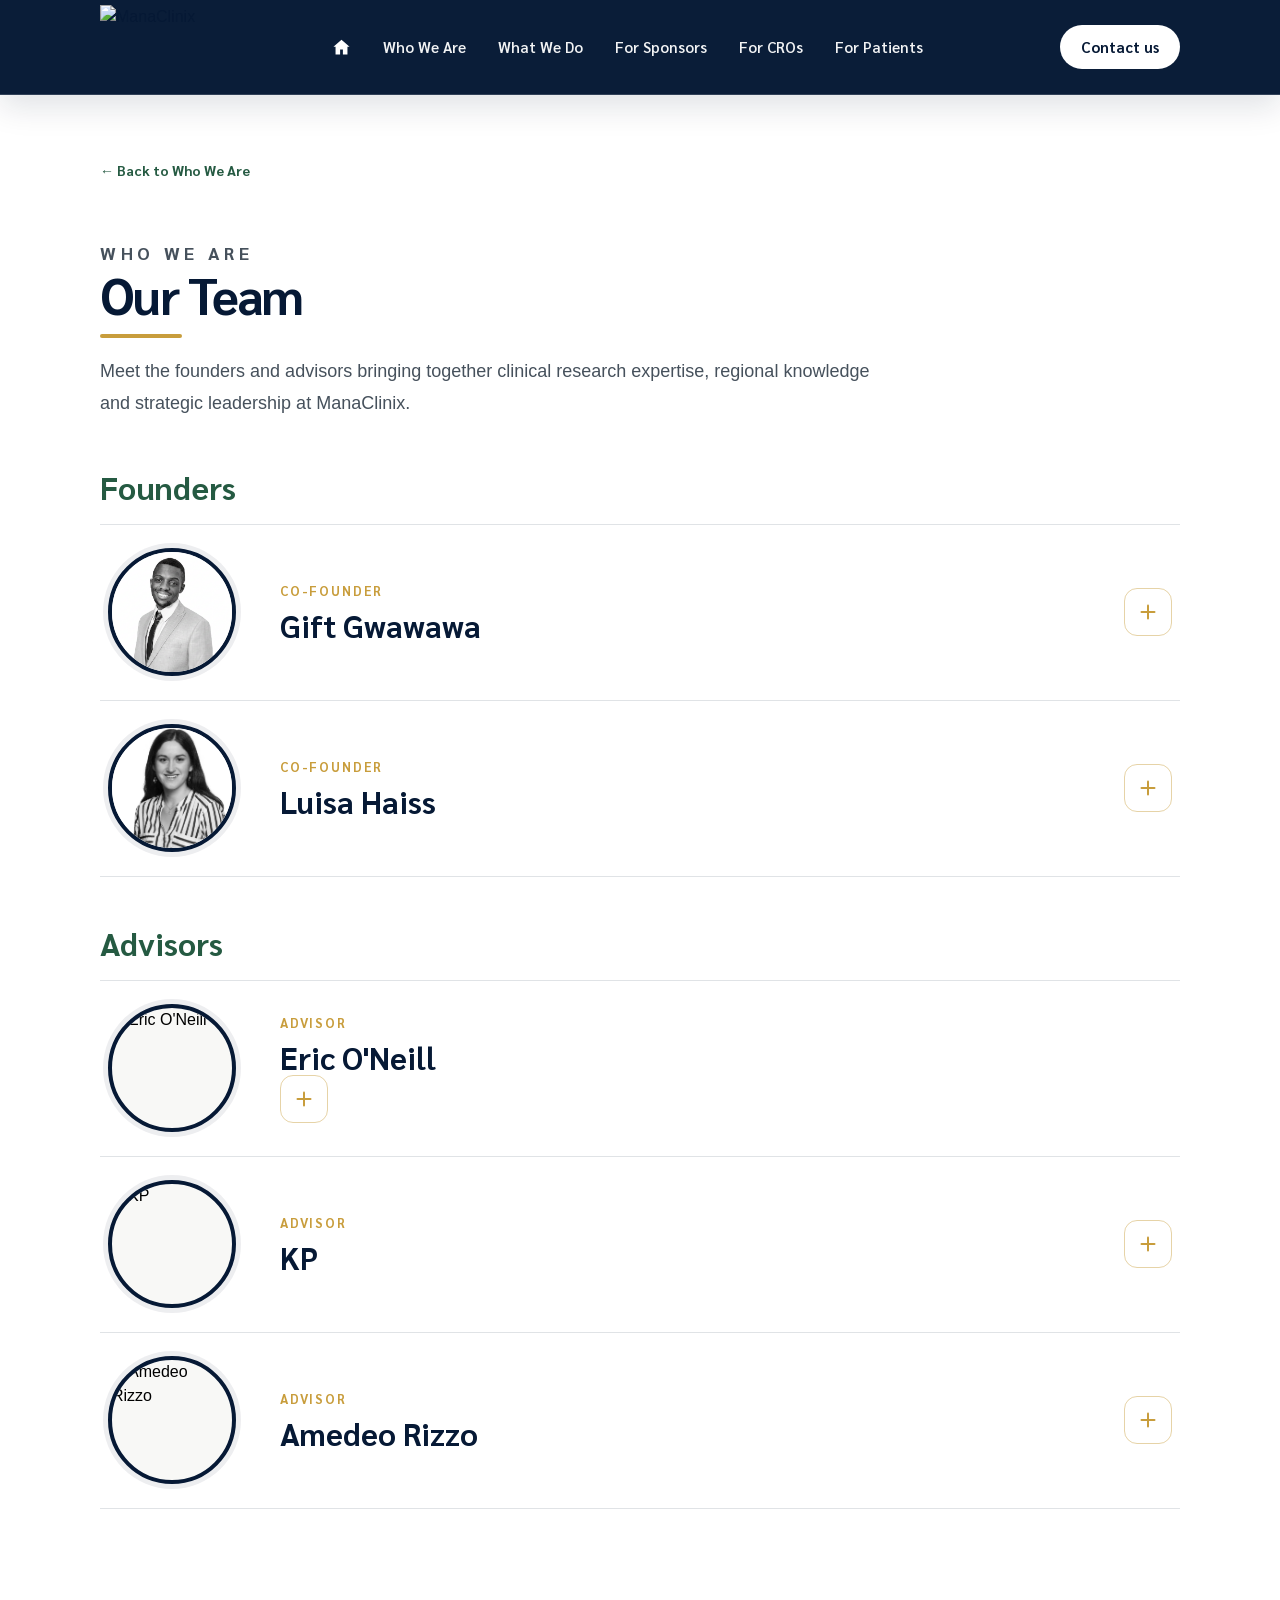
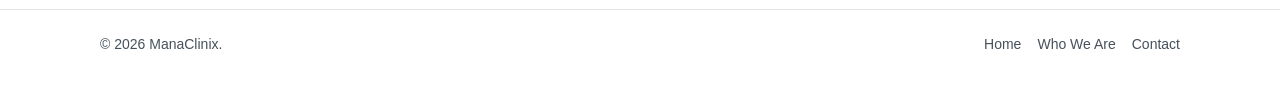
==== commit f2ff739d: "Update team.html" ====
--- a/team.html
+++ b/team.html
@@ -391,8 +391,8 @@
 
             <article
               class="team-member"
-              id="EN"
-              data-member="EN"
+              id="eric-o-neill"
+              data-member="eric-o-neill"
             >
 
 
@@ -407,7 +407,7 @@
 
                   <img
                     src="images/EN.jpg"
-                    alt="EN"
+                    alt="Eric O'Neill"
                   >
 
                 </div>
@@ -420,9 +420,7 @@
                   </div>
 
                   <div class="team-member-name">
-                    E.N.
-                  </div>
-
+                    Eric O'Neill
                 </div>
 
 
@@ -447,7 +445,11 @@
 
                     <p>
 
-                      EN
+                      Eric O’Neill is Professor of Cell and Molecular Biology in the University of Oxford’s Department of Oncology and Director of Graduate Studies for Oncology. 
+                      He is a cancer biologist whose research spans fundamental tumour biology through to translational therapeutic development, with particular expertise in pancreatic cancer, tumour signalling, the tumour microenvironment, immuno-oncology and DNA damage and repair.
+                      As head of the O’Neill Group at Oxford, he combines experimental and computational approaches to understand how cancer develops, how tumour cells interact with their environment, and why tumours respond differently to therapy. His current work includes mechanotransduction and RASSF1A biology, immunotherapy involving T cells, NK cells and macrophages, and mechanistic modelling of multitargeted therapeutics.
+                      At ManaClinix, Professor O’Neill provides scientific and translational guidance as the company develops infrastructure to connect biomedical innovation with clinical research and, ultimately, improved access to emerging therapies across African markets.
+                  </div>
 
                     </p>
 
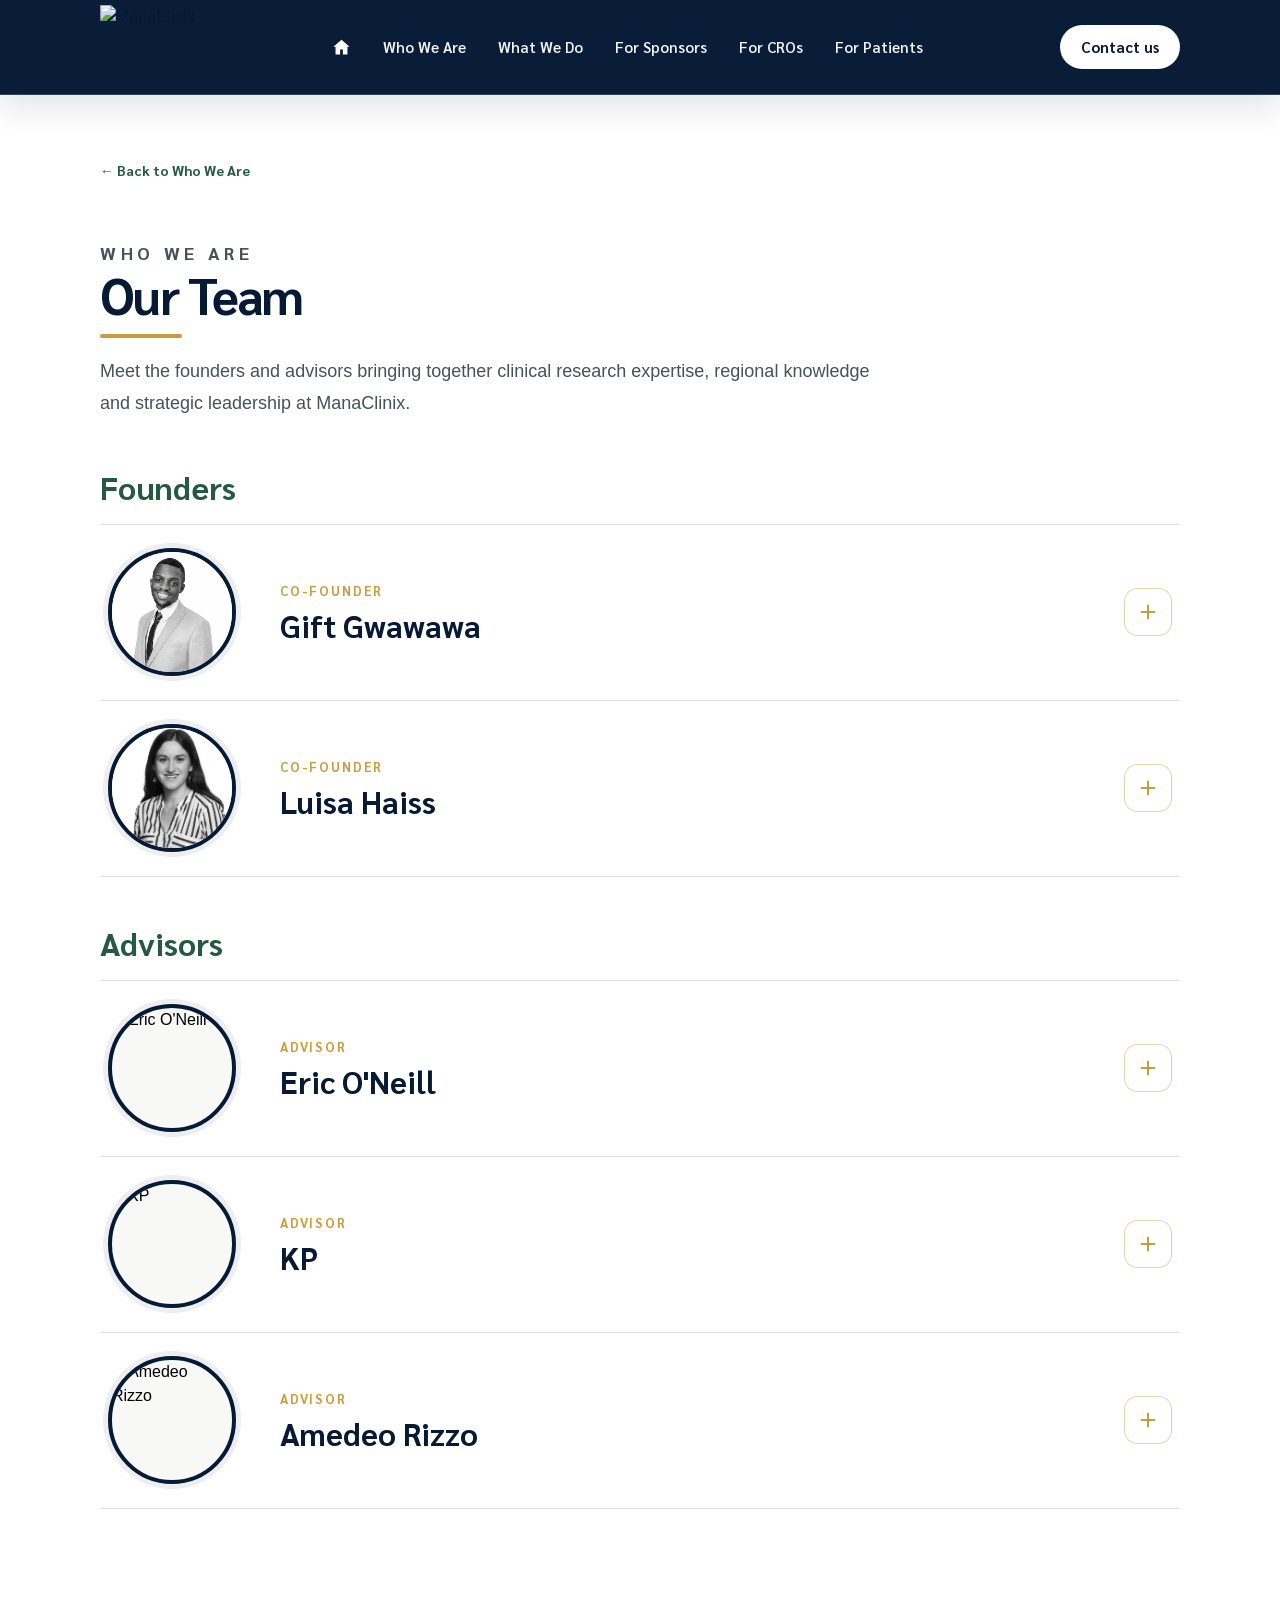
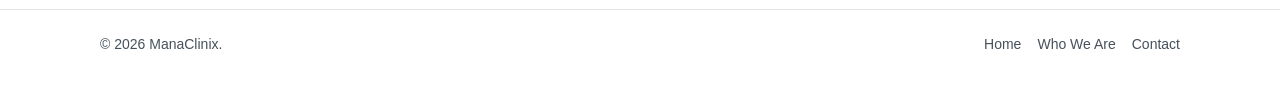
==== commit 93270917: "Update team.html" ====
--- a/team.html
+++ b/team.html
@@ -402,7 +402,7 @@
                 aria-expanded="false"
               >
 
-
+                
                 <div class="team-member-photo">
 
                   <img
@@ -423,7 +423,7 @@
                     Eric O'Neill
                 </div>
 
-
+                </div>
                 <div
                   class="team-member-toggle"
                   aria-hidden="true"
@@ -449,7 +449,6 @@
                       He is a cancer biologist whose research spans fundamental tumour biology through to translational therapeutic development, with particular expertise in pancreatic cancer, tumour signalling, the tumour microenvironment, immuno-oncology and DNA damage and repair.
                       As head of the O’Neill Group at Oxford, he combines experimental and computational approaches to understand how cancer develops, how tumour cells interact with their environment, and why tumours respond differently to therapy. His current work includes mechanotransduction and RASSF1A biology, immunotherapy involving T cells, NK cells and macrophages, and mechanistic modelling of multitargeted therapeutics.
                       At ManaClinix, Professor O’Neill provides scientific and translational guidance as the company develops infrastructure to connect biomedical innovation with clinical research and, ultimately, improved access to emerging therapies across African markets.
-                  </div>
 
                     </p>
 
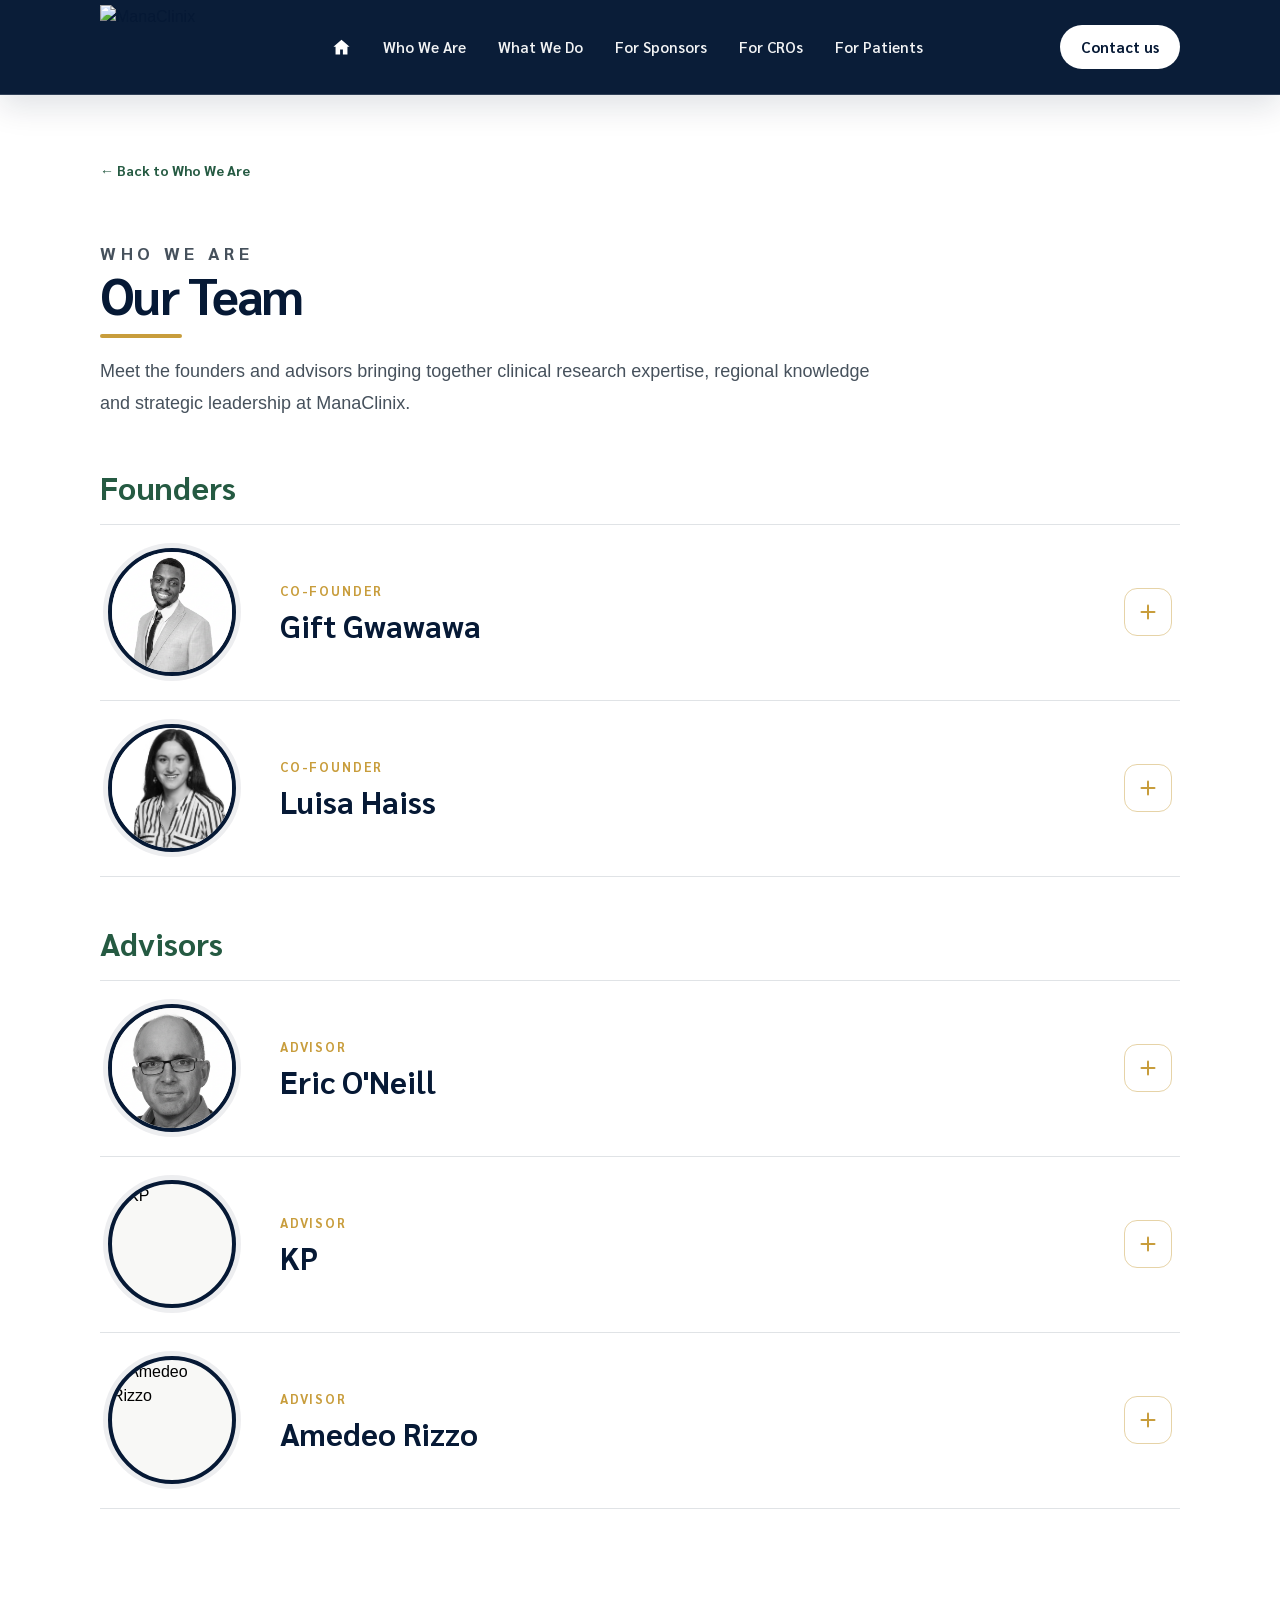
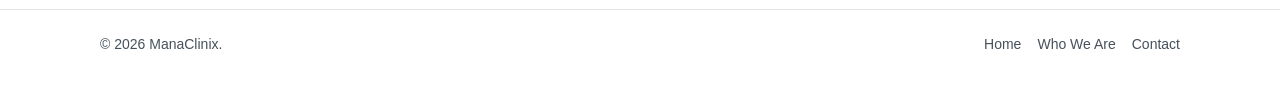
==== commit ec2330d4: "Update team.html" ====
--- a/team.html
+++ b/team.html
@@ -386,82 +386,62 @@
 
           <div class="team-accordion">
 
-
-            <!-- ADVISOR A -->
-
-            <article
-              class="team-member"
-              id="eric-o-neill"
-              data-member="eric-o-neill"
+          <!-- ADVISOR A-->
+
+          <article
+            class="team-member"
+            id="eric-o-neill"
+            data-member="eric-o-neill"
+          >
+          
+            <button
+              class="team-member-button"
+              type="button"
+              aria-expanded="false"
             >
-
-
-              <button
-                class="team-member-button"
-                type="button"
-                aria-expanded="false"
+          
+              <div class="team-member-photo">
+                <img
+                  src="images/EN.png"
+                  alt="Eric O'Neill"
+                >
+              </div>
+          
+              <div>
+                <div class="team-member-role">
+                  Advisor
+                </div>
+          
+                <div class="team-member-name">
+                  Eric O'Neill
+                </div>
+              </div>
+          
+              <div
+                class="team-member-toggle"
+                aria-hidden="true"
               >
-
-                
-                <div class="team-member-photo">
-
-                  <img
-                    src="images/EN.jpg"
-                    alt="Eric O'Neill"
-                  >
-
-                </div>
-
-
-                <div>
-
-                  <div class="team-member-role">
-                    Advisor
-                  </div>
-
-                  <div class="team-member-name">
-                    Eric O'Neill
-                </div>
-
-                </div>
-                <div
-                  class="team-member-toggle"
-                  aria-hidden="true"
-                >
-
-                  <span class="team-member-plus"></span>
-
-                </div>
-
-
-              </button>
-
-
-              <div class="team-member-bio">
-
-                <div class="team-member-bio-inner">
-
-                  <div class="team-member-bio-content">
-
-                    <p>
-
-                      Eric O’Neill is Professor of Cell and Molecular Biology in the University of Oxford’s Department of Oncology and Director of Graduate Studies for Oncology. 
-                      He is a cancer biologist whose research spans fundamental tumour biology through to translational therapeutic development, with particular expertise in pancreatic cancer, tumour signalling, the tumour microenvironment, immuno-oncology and DNA damage and repair.
-                      As head of the O’Neill Group at Oxford, he combines experimental and computational approaches to understand how cancer develops, how tumour cells interact with their environment, and why tumours respond differently to therapy. His current work includes mechanotransduction and RASSF1A biology, immunotherapy involving T cells, NK cells and macrophages, and mechanistic modelling of multitargeted therapeutics.
-                      At ManaClinix, Professor O’Neill provides scientific and translational guidance as the company develops infrastructure to connect biomedical innovation with clinical research and, ultimately, improved access to emerging therapies across African markets.
-
-                    </p>
-
-                  </div>
-
-                </div>
-
+                <span class="team-member-plus"></span>
               </div>
-
-
-            </article>
-
-
+          
+            </button>
+          
+            <div class="team-member-bio">
+              <div class="team-member-bio-inner">
+                <div class="team-member-bio-content">
+          
+                  <p>
+                    Eric O’Neill is Professor of Cell and Molecular Biology in the University of Oxford’s Department of Oncology and Director of Graduate Studies for Oncology.
+                    He is a cancer biologist whose research spans fundamental tumour biology through to translational therapeutic development, with particular expertise in pancreatic cancer, tumour signalling, the tumour microenvironment, immuno-oncology and DNA damage and repair.
+                    As head of the O’Neill Group at Oxford, he combines experimental and computational approaches to understand how cancer develops, how tumour cells interact with their environment, and why tumours respond differently to therapy. His current work includes mechanotransduction and RASSF1A biology, immunotherapy involving T cells, NK cells and macrophages, and mechanistic modelling of multitargeted therapeutics.
+                    At ManaClinix, Professor O’Neill provides scientific and translational guidance as the company develops infrastructure to connect biomedical innovation with clinical research and, ultimately, improved access to emerging therapies across African markets.
+                  </p>
+          
+                </div>
+              </div>
+            </div>
+          
+          </article>
 
             <!-- ADVISOR B -->
 
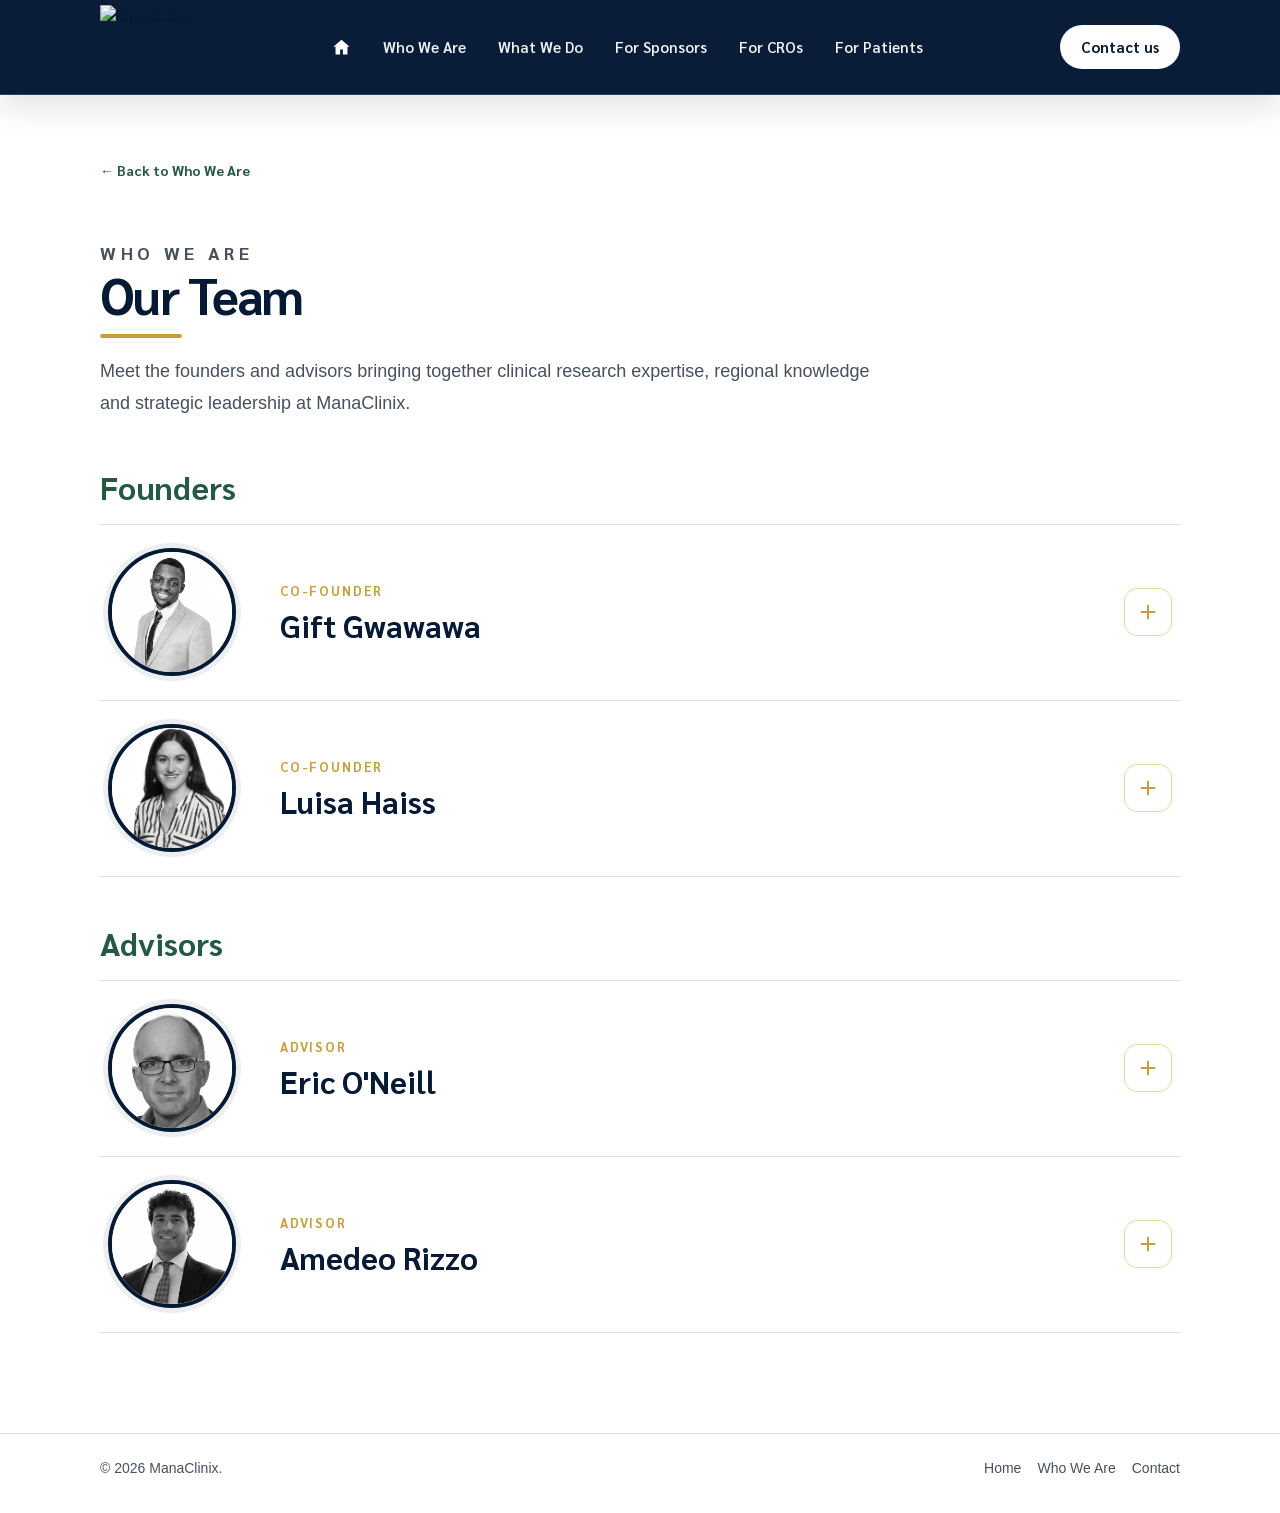
==== commit c48c0ae5: "Update team.html" ====
--- a/team.html
+++ b/team.html
@@ -443,12 +443,15 @@
           
           </article>
 
-            <!-- ADVISOR B -->
+   
+
+
+            <!-- ADVISOR C -->
 
             <article
               class="team-member"
-              id="KP"
-              data-member="KP"
+              id="amedeo-rizzo"
+              data-member="amedeo-rizzo"
             >
 
 
@@ -462,8 +465,8 @@
                 <div class="team-member-photo">
 
                   <img
-                    src="images/KP.jpg"
-                    alt="KP"
+                    src="images/AR.png"
+                    alt="Amedeo Rizzo"
                   >
 
                 </div>
@@ -476,7 +479,7 @@
                   </div>
 
                   <div class="team-member-name">
-                    KP
+                    Amedeo Rizzo
                   </div>
 
                 </div>
@@ -503,82 +506,9 @@
 
                     <p>
 
-                      KP
-
-                    </p>
-
-                  </div>
-
-                </div>
-
-              </div>
-
-
-            </article>
-
-
-
-            <!-- ADVISOR C -->
-
-            <article
-              class="team-member"
-              id="amedeo-rizzo"
-              data-member="amedeo-rizzo"
-            >
-
-
-              <button
-                class="team-member-button"
-                type="button"
-                aria-expanded="false"
-              >
-
-
-                <div class="team-member-photo">
-
-                  <img
-                    src="images/AM.jpg"
-                    alt="Amedeo Rizzo"
-                  >
-
-                </div>
-
-
-                <div>
-
-                  <div class="team-member-role">
-                    Advisor
-                  </div>
-
-                  <div class="team-member-name">
-                    Amedeo Rizzo
-                  </div>
-
-                </div>
-
-
-                <div
-                  class="team-member-toggle"
-                  aria-hidden="true"
-                >
-
-                  <span class="team-member-plus"></span>
-
-                </div>
-
-
-              </button>
-
-
-              <div class="team-member-bio">
-
-                <div class="team-member-bio-inner">
-
-                  <div class="team-member-bio-content">
-
-                    <p>
-
-                      AR
+                      Amedeo is an Academic Fellow of Tax Law and Accounting at Bocconi University in Milan, and a TTLF Affiliate at the Stanford Law School. 
+                      He holds a DPhil in Law and an MSc in Taxation from the University of Oxford, as well as an MSc in Law and Business and a BSc in Economics and Business from Bocconi University. 
+                      He has cumulated extensive experience in tax law and policy, business, finance, and technology law, having previously worked for several private and public institutions, including governments, local administrations, and the European Commission.
 
                     </p>
 
